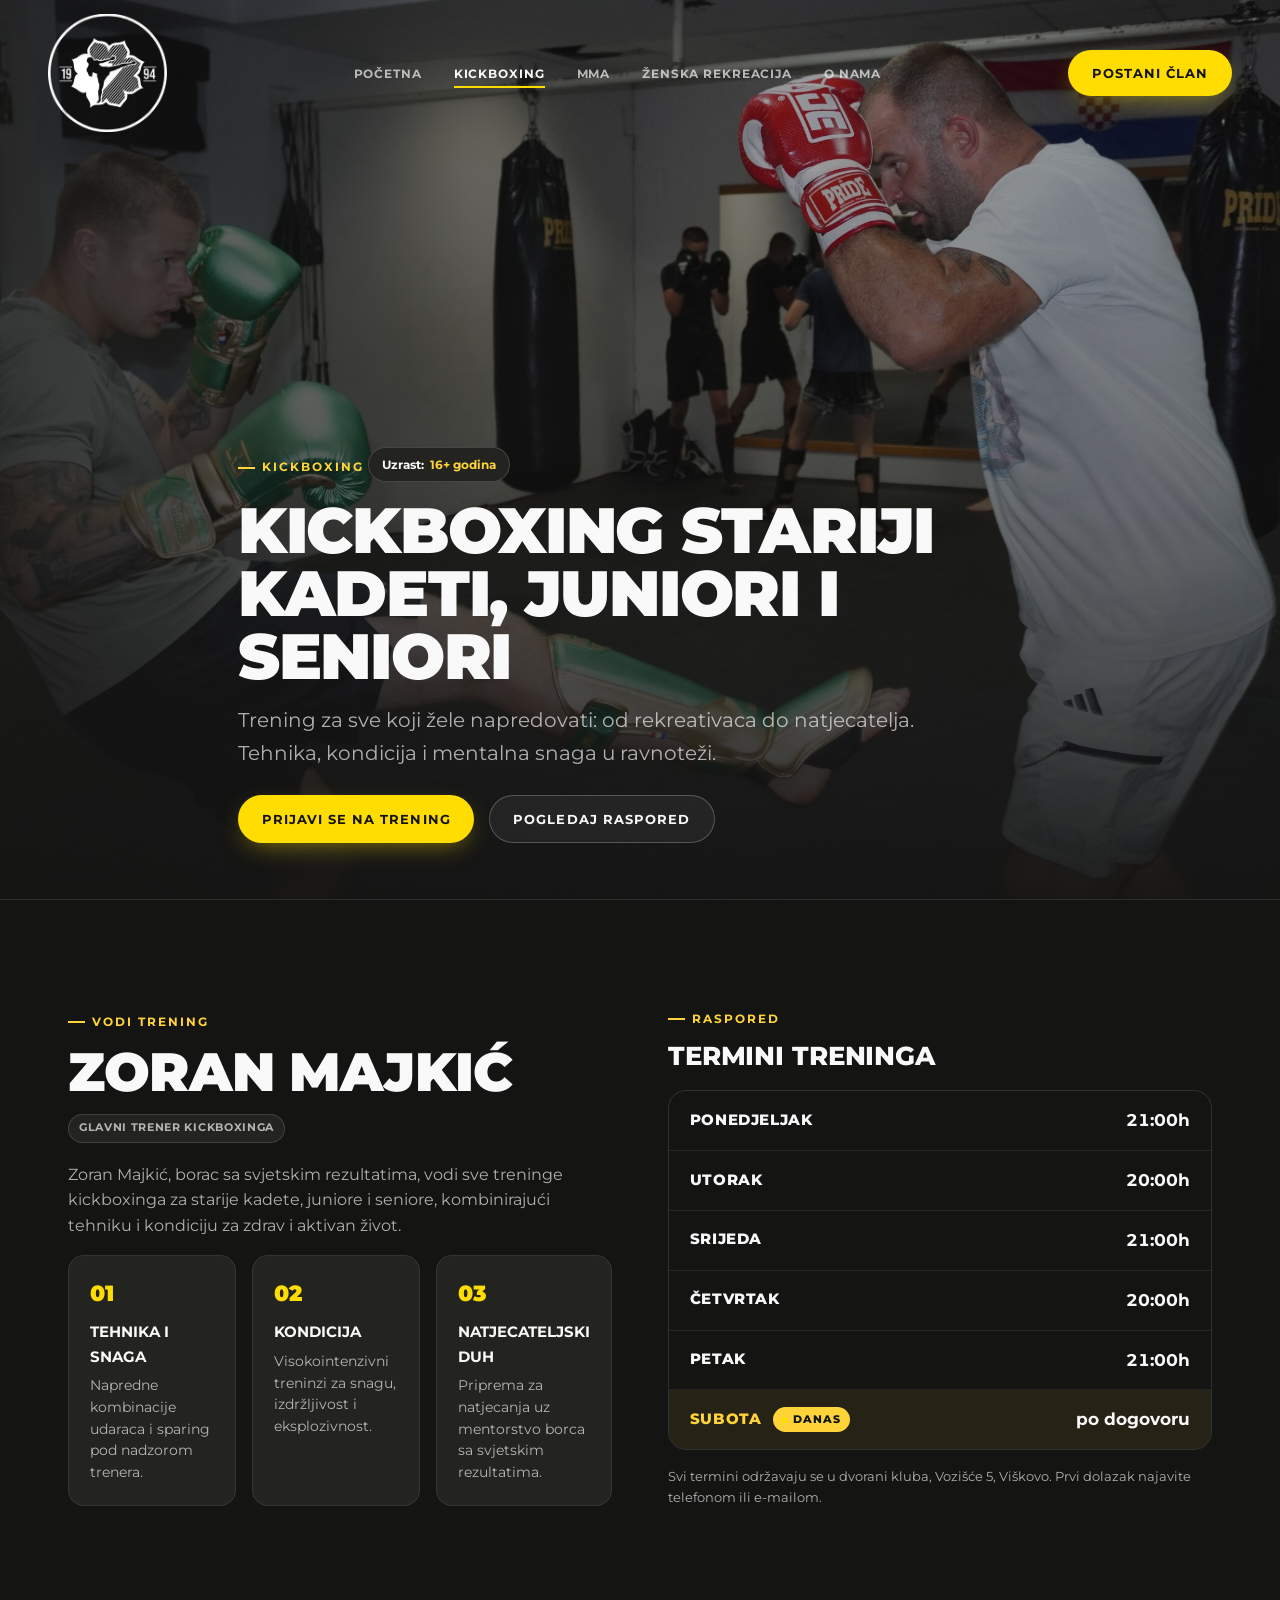
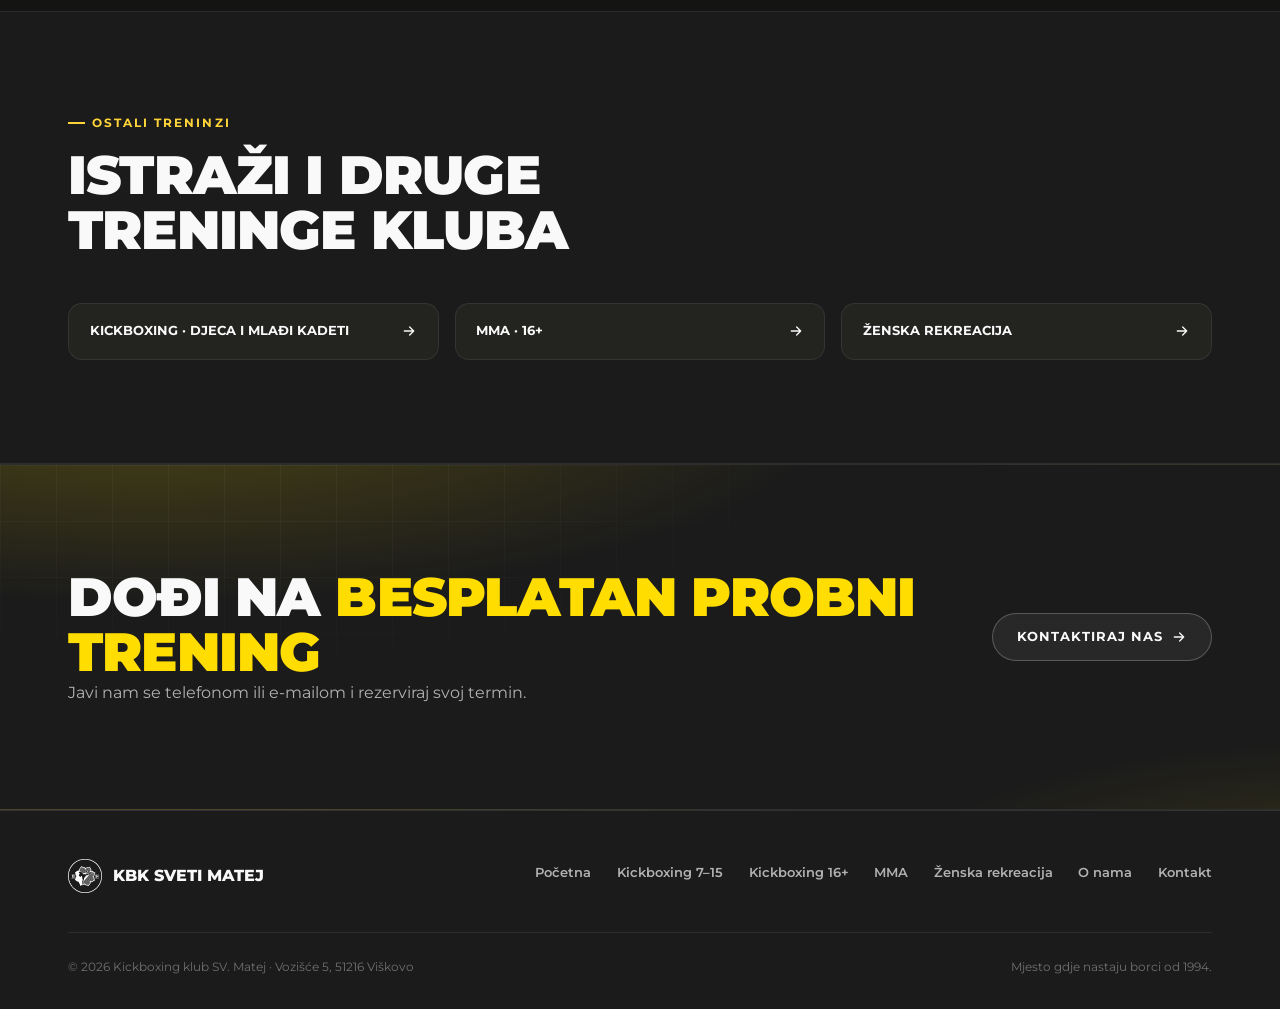
==== kickboxing-16/index.html @ 76698c61 "Add files via upload" ====
<!doctype html>
<html lang="hr">
<head>
<meta charset="UTF-8">
<meta name="viewport" content="width=device-width, initial-scale=1, viewport-fit=cover">
<title>Kickboxing stariji kadeti, juniori i seniori · KBK Sveti Matej</title>
<meta name="description" content="Kickboxing za starije kadete, juniore i seniore (16+) u Viškovu. Trening pod vodstvom Zorana Majkića.">
<link rel="canonical" href="https://kbksvmatej.com/kickboxing-16/">
<meta property="og:type" content="website">
<meta property="og:title" content="Kickboxing stariji kadeti, juniori i seniori · KBK Sveti Matej">
<meta property="og:description" content="Kickboxing za starije kadete, juniore i seniore (16+) u Viškovu. Trening pod vodstvom Zorana Majkića.">
<meta property="og:url" content="https://kbksvmatej.com/kickboxing-16/">
<meta property="og:image" content="https://kbksvmatej.com/assets/img/heavybag-action-lg.jpg">
<meta property="og:locale" content="hr_HR">
<meta name="theme-color" content="#141413">
<link rel="icon" type="image/png" href="/assets/img/logo-black.png">
<link rel="preconnect" href="https://fonts.googleapis.com">
<link rel="preconnect" href="https://fonts.gstatic.com" crossorigin>
<link href="https://fonts.googleapis.com/css2?family=Montserrat:wght@400;500;600;700;800;900&display=swap" rel="stylesheet">
<link rel="stylesheet" href="/css/style.css">

</head>
<body>
<nav class="site-nav">
  <a href="/" class="brand">
    <img src="/assets/img/logo-white.png" alt="KBK Sveti Matej logo">
  </a>
  <ul class="nav-links">
    <li><a href="/" class="">Početna</a></li>
<li class="has-dropdown">
              <a href="/kickboxing-16/" class="active">Kickboxing</a>
              <div class="dropdown"><ul>
                <li><a href="/kickboxing-djeca/">Djeca i mlađi kadeti <small style="display:block;color:var(--white-faint);font-weight:500;text-transform:none;">7–15 godina</small></a></li>
                <li><a href="/kickboxing-16/">Stariji kadeti, juniori, seniori <small style="display:block;color:var(--white-faint);font-weight:500;text-transform:none;">16+ godina</small></a></li>
              </ul></div>
            </li>
<li><a href="/mma/" class="">MMA</a></li>
<li><a href="/zenska-rekreacija/" class="">Ženska rekreacija</a></li>
<li><a href="/o-nama/" class="">O nama</a></li>
  </ul>
  <a href="/#kontakt" class="btn btn-primary nav-cta">Postani član</a>
  <button class="hamburger" aria-label="Izbornik" aria-expanded="false">
    <span></span><span></span><span></span>
  </button>
</nav>
<div class="mobile-menu">
  <a href="/">Početna</a>
  <a href="/kickboxing-djeca/">Kickboxing 7–15</a>
  <a href="/kickboxing-16/">Kickboxing 16+</a>
  <a href="/mma/">MMA</a>
  <a href="/zenska-rekreacija/">Ženska rekreacija</a>
  <a href="/o-nama/">O nama</a>
  <div class="mm-foot">
    <a href="/#kontakt" class="btn btn-primary">Postani član</a>
    <a href="tel:+385993130725" style="font-weight:700;">+385 99 3130 725</a>
  </div>
</div>

<section class="mini-hero">
  <div class="mini-hero-bg"><img src="/assets/img/hero-16-lg.jpg" alt="" style="object-position:50% 50%;"></div>
  <div class="mini-hero-inner container">
    <span class="eyebrow">Kickboxing</span>
    <div class="age-badge">Uzrast: <b>16+ godina</b></div>
    <h1 style="font-size:clamp(2.2rem,6.4vw,4rem);">Kickboxing stariji kadeti, juniori i seniori</h1>
    <p class="lede" style="margin-top:1rem;">Trening za sve koji žele napredovati: od rekreativaca do natjecatelja. Tehnika, kondicija i mentalna snaga u ravnoteži.</p>
    <div class="hero-actions" style="margin-top:1.6rem;">
      <a href="/#kontakt" class="btn btn-primary">Prijavi se na trening</a>
      <a href="#raspored" class="btn btn-ghost">Pogledaj raspored</a>
    </div>
  </div>
</section>

<section>
  <div class="container">
    <div class="split">
      <div class="reveal">
        <span class="eyebrow">Vodi trening</span>
        <h2 style="margin-top:.8rem;">Zoran Majkić</h2>
        <span class="pill" style="margin-top:.9rem;display:inline-flex;">Glavni trener kickboxinga</span>
        <p class="text-body" style="margin-top:1.2rem;">Zoran Majkić, borac sa svjetskim rezultatima, vodi sve treninge kickboxinga za starije kadete, juniore i seniore, kombinirajući tehniku i kondiciju za zdrav i aktivan život.</p>
        <div class="focus-grid stagger">
          <div class="focus-item reveal" style="--i:0">
          <span class="n">01</span><h4>Tehnika i snaga</h4><p>Napredne kombinacije udaraca i sparing pod nadzorom trenera.</p>
        </div>
<div class="focus-item reveal" style="--i:1">
          <span class="n">02</span><h4>Kondicija</h4><p>Visokointenzivni treninzi za snagu, izdržljivost i eksplozivnost.</p>
        </div>
<div class="focus-item reveal" style="--i:2">
          <span class="n">03</span><h4>Natjecateljski duh</h4><p>Priprema za natjecanja uz mentorstvo borca sa svjetskim rezultatima.</p>
        </div>

        </div>
      </div>
      <div class="reveal" id="raspored" style="transition-delay:120ms;">
        <span class="eyebrow">Raspored</span>
        <h3 style="margin:.8rem 0 1.2rem;">Termini treninga</h3>
        <div class="schedule">
          <div class="schedule-row" data-day="ponedjeljak">
          <div class="day">Ponedjeljak</div>
          <div class="time">21:00h</div>
        </div>
<div class="schedule-row" data-day="utorak">
          <div class="day">Utorak</div>
          <div class="time">20:00h</div>
        </div>
<div class="schedule-row" data-day="srijeda">
          <div class="day">Srijeda</div>
          <div class="time">21:00h</div>
        </div>
<div class="schedule-row" data-day="cetvrtak">
          <div class="day">Četvrtak</div>
          <div class="time">20:00h</div>
        </div>
<div class="schedule-row" data-day="petak">
          <div class="day">Petak</div>
          <div class="time">21:00h</div>
        </div>
<div class="schedule-row" data-day="subota">
          <div class="day">Subota</div>
          <div class="time">po dogovoru</div>
        </div>

        </div>
        <p class="text-body" style="margin-top:1rem;font-size:.82rem;">Svi termini održavaju se u dvorani kluba, Vozišće 5, Viškovo. Prvi dolazak najavite telefonom ili e-mailom.</p>
      </div>
    </div>
  </div>
</section>

<section style="background:var(--black-2);border-top:1px solid rgba(249,249,249,.08);border-bottom:1px solid rgba(249,249,249,.08);">
  <div class="container">
    <div class="section-head reveal">
      <span class="eyebrow">Ostali treninzi</span>
      <h2>Istraži i druge treninge kluba</h2>
    </div>
    <div class="crosslinks reveal">
      <a class="crosslink" href="/kickboxing-djeca/">Kickboxing · Djeca i mlađi kadeti <svg width="16" height="16" viewBox="0 0 24 24" fill="none"><path d="M5 12H19M19 12L13 6M19 12L13 18" stroke="currentColor" stroke-width="2" stroke-linecap="round" stroke-linejoin="round"/></svg></a>
<a class="crosslink" href="/mma/">MMA · 16+ <svg width="16" height="16" viewBox="0 0 24 24" fill="none"><path d="M5 12H19M19 12L13 6M19 12L13 18" stroke="currentColor" stroke-width="2" stroke-linecap="round" stroke-linejoin="round"/></svg></a>
<a class="crosslink" href="/zenska-rekreacija/">Ženska rekreacija <svg width="16" height="16" viewBox="0 0 24 24" fill="none"><path d="M5 12H19M19 12L13 6M19 12L13 18" stroke="currentColor" stroke-width="2" stroke-linecap="round" stroke-linejoin="round"/></svg></a>

    </div>
  </div>
</section>

<section class="cta-band">
  <div class="container">
    <div>
      <h2>Dođi na <span class="accent">besplatan probni trening</span></h2>
      <p>Javi nam se telefonom ili e-mailom i rezerviraj svoj termin.</p>
    </div>
    <a href="/#kontakt" class="btn btn-ghost">Kontaktiraj nas <svg width="16" height="16" viewBox="0 0 24 24" fill="none"><path d="M5 12H19M19 12L13 6M19 12L13 18" stroke="currentColor" stroke-width="2" stroke-linecap="round" stroke-linejoin="round"/></svg></a>
  </div>
</section>

<footer>
  <div class="container">
    <div class="foot-top">
      <a href="/" class="foot-brand"><img src="/assets/img/logo-white.png" alt="KBK Sveti Matej logo">KBK Sveti Matej</a>
      <ul class="foot-links">
        <li><a href="/">Početna</a></li>
        <li><a href="/kickboxing-djeca/">Kickboxing 7–15</a></li>
        <li><a href="/kickboxing-16/">Kickboxing 16+</a></li>
        <li><a href="/mma/">MMA</a></li>
        <li><a href="/zenska-rekreacija/">Ženska rekreacija</a></li>
        <li><a href="/o-nama/">O nama</a></li>
        <li><a href="/#kontakt">Kontakt</a></li>
      </ul>
    </div>
    <div class="foot-bottom">
      <span>&copy; <span id="year"></span> Kickboxing klub SV. Matej · Vozišće 5, 51216 Viškovo</span>
      <span>Mjesto gdje nastaju borci od 1994.</span>
    </div>
  </div>
</footer>
<button class="back-to-top" aria-label="Povratak na vrh">
  <svg width="18" height="18" viewBox="0 0 24 24" fill="none"><path d="M12 19V5M12 5L5 12M12 5L19 12" stroke="#141413" stroke-width="2.2" stroke-linecap="round" stroke-linejoin="round"/></svg>
</button>
<script>document.getElementById('year').textContent = new Date().getFullYear();</script>
<script src="/js/main.js"></script>
</body>
</html>
---- css/style.css ----
/* =========================================================
   KBK SVETI MATEJ — stylesheet
   Brand: black #1B1B1B, accent yellow #FFDD00, yellow #FFD438, white #F9F9F9
   Type: Montserrat (all weights) — bold uppercase display, clean body
   ========================================================= */

:root{
  --black:      #141413;
  --black-2:    #1b1b1b;
  --black-3:    #232320;
  --white:      #f9f9f9;
  --white-dim:  rgba(249,249,249,.68);
  --white-faint:rgba(249,249,249,.38);
  --red:        #ffdd00;
  --red-bright: #e6c700;
  --yellow:     #ffd438;

  --container: 1240px;
  --pad: clamp(1.25rem, 5vw, 3rem);

  --ease-out: cubic-bezier(.16,1,.3,1);
  --ease-in-out: cubic-bezier(.65,0,.35,1);
  --spring: cubic-bezier(.34,1.56,.64,1);

  --dur-fast: 150ms;
  --dur-med: 400ms;
  --dur-slow: 700ms;

  color-scheme: dark;
}

*,*::before,*::after{ box-sizing:border-box; }
html{
  scroll-behavior:smooth;
  -webkit-text-size-adjust:100%;
}
@media (prefers-reduced-motion: reduce){
  html{ scroll-behavior:auto; }
}

body{
  margin:0;
  background:var(--black);
  color:var(--white);
  font-family:"Montserrat",-apple-system,BlinkMacSystemFont,"Segoe UI",Arial,sans-serif;
  font-size:16px;
  line-height:1.6;
  -webkit-font-smoothing:antialiased;
  overflow-x:hidden;
}

img,video{ max-width:100%; display:block; }
a{ color:inherit; text-decoration:none; }
ul{ margin:0; padding:0; list-style:none; }
button{ font:inherit; color:inherit; background:none; border:0; cursor:pointer; }
h1,h2,h3,h4,p{ margin:0; }

.container{
  max-width:var(--container);
  margin-inline:auto;
  padding-inline:var(--pad);
}

/* ---------- typography ---------- */
.eyebrow{
  display:inline-flex; align-items:center; gap:.55em;
  font-size:.72rem; font-weight:700; letter-spacing:.18em;
  text-transform:uppercase; color:var(--yellow);
}
.eyebrow::before{
  content:""; width:1.5em; height:2px; background:var(--yellow);
}

h1,.h1{
  font-family:"Montserrat",sans-serif;
  font-weight:900; text-transform:uppercase;
  font-size:clamp(2.6rem, 9vw, 6rem);
  line-height:.98; letter-spacing:-.02em;
}
h2,.h2{
  font-weight:900; text-transform:uppercase;
  font-size:clamp(1.9rem, 5.4vw, 3.4rem);
  line-height:1.02; letter-spacing:-.015em;
}
h3,.h3{
  font-weight:800; text-transform:uppercase;
  font-size:clamp(1.2rem, 2.6vw, 1.6rem);
  line-height:1.15; letter-spacing:-.005em;
}
.lede{
  font-size:clamp(1.05rem,2vw,1.25rem);
  color:var(--white-dim); font-weight:400; line-height:1.65;
  max-width:54ch;
}
p{ color:var(--white-dim); }
.text-body{ font-size:1rem; color:var(--white-dim); max-width:62ch; }
.center{ text-align:center; margin-inline:auto; }

/* ---------- buttons ---------- */
.btn{
  display:inline-flex; align-items:center; justify-content:center; gap:.6em;
  padding:.95em 1.8em;
  font-weight:700; font-size:.82rem; letter-spacing:.08em; text-transform:uppercase;
  border-radius:999px;
  transition:transform var(--dur-fast) var(--ease-out), box-shadow var(--dur-fast) var(--ease-out), background var(--dur-fast);
  white-space:nowrap;
}
.btn:active{ transform:scale(.96); }
.btn-primary{ background:var(--red); color:var(--black); box-shadow:0 8px 24px -8px rgba(255,221,0,.5); }
.btn-primary:hover{ background:var(--red-bright); }
.btn-ghost{ background:rgba(249,249,249,.06); color:var(--white); border:1px solid rgba(249,249,249,.24); backdrop-filter:blur(8px); }
.btn-ghost:hover{ background:rgba(249,249,249,.14); border-color:rgba(249,249,249,.4); }
@media (hover:hover) and (pointer:fine){
  .btn:hover{ transform:translateY(-2px); }
}

/* ---------- nav ---------- */
.site-nav{
  position:fixed; inset:0 0 auto 0; z-index:100;
  padding:.9rem var(--pad);
  display:flex; align-items:center; justify-content:space-between;
  transition:background var(--dur-med) var(--ease-out), backdrop-filter var(--dur-med), padding var(--dur-med), border-color var(--dur-med);
  border-bottom:1px solid transparent;
}
.site-nav.is-scrolled{
  background:rgba(20,20,19,.72);
  backdrop-filter:blur(16px) saturate(160%);
  border-color:rgba(249,249,249,.08);
  padding-block:.6rem;
}
.brand{ display:flex; align-items:center; gap:.65rem; font-weight:800; letter-spacing:.02em; text-transform:uppercase; font-size:.95rem; z-index:120; }
.brand img{ height:44px; width:auto; transition:height var(--dur-med) var(--ease-out); }
.site-nav.is-scrolled .brand img{ height:38px; }
@media (min-width:960px){
  .brand img{ height:118px; }
  .site-nav.is-scrolled .brand img{ height:86px; }
}
.brand small{ display:block; font-weight:500; font-size:.6rem; letter-spacing:.14em; color:var(--white-dim); text-transform:uppercase; }

.nav-links{ display:none; }
.nav-cta{ display:none; }
@media (min-width:960px){
  .nav-links{
    display:flex; gap:2rem; align-items:center;
  }
  .nav-links > li{ position:relative; }
  .nav-links a{
    position:relative; font-size:.78rem; font-weight:700; letter-spacing:.07em; text-transform:uppercase;
    color:var(--white-dim); padding-block:.4rem;
    transition:color var(--dur-fast);
  }
  .nav-links > li > a::after{
    content:""; position:absolute; left:0; right:0; bottom:0; height:2px;
    background:var(--red); transform:scaleX(0); transform-origin:left;
    transition:transform var(--dur-med) var(--spring);
  }
  .nav-links a:hover, .nav-links a.active{ color:var(--white); }
  .nav-links > li > a:hover::after, .nav-links > li > a.active::after{ transform:scaleX(1); }
  .nav-cta{ display:inline-flex; }

  .has-dropdown .dropdown{
    position:absolute; top:100%; left:50%; translate:-50% 0; padding-top:.9rem;
    opacity:0; pointer-events:none; transform:translateY(-6px);
    transition:opacity var(--dur-fast) var(--ease-out), transform var(--dur-fast) var(--ease-out);
  }
  .has-dropdown:hover .dropdown{ opacity:1; pointer-events:auto; transform:none; }
  .dropdown ul{
    background:var(--black-3); border:1px solid rgba(249,249,249,.1); border-radius:14px;
    padding:.5rem; display:flex; flex-direction:column; gap:.15rem; min-width:240px;
    box-shadow:0 20px 40px -12px rgba(0,0,0,.6);
  }
  .dropdown a{ padding:.7rem .9rem; border-radius:9px; font-size:.72rem; }
  .dropdown a::after{ display:none; }
  .dropdown a:hover{ background:rgba(249,249,249,.06); }
}

.hamburger{
  display:flex; flex-direction:column; gap:5px; width:26px; z-index:120;
  background:none; border:0; padding:.4rem;
}
.hamburger span{ display:block; height:2px; background:var(--white); border-radius:2px; transition:transform var(--dur-med) var(--ease-in-out), opacity var(--dur-fast); }
.hamburger.is-open span:nth-child(1){ transform:translateY(7px) rotate(45deg); }
.hamburger.is-open span:nth-child(2){ opacity:0; }
.hamburger.is-open span:nth-child(3){ transform:translateY(-7px) rotate(-45deg); }
@media (min-width:960px){ .hamburger{ display:none; } }

.mobile-menu{
  position:fixed; inset:0; z-index:110;
  background:var(--black-2);
  display:flex; flex-direction:column; justify-content:center; gap:0;
  padding:6rem var(--pad) 3rem;
  transform:translateY(-100%);
  transition:transform var(--dur-slow) var(--ease-in-out);
}
.mobile-menu.is-open{ transform:translateY(0); }
.mobile-menu a{
  display:block; padding:.7rem 0; font-size:1.7rem; font-weight:800; text-transform:uppercase;
  border-bottom:1px solid rgba(249,249,249,.1);
  opacity:0; transform:translateY(16px);
  transition:opacity var(--dur-med) var(--ease-out), transform var(--dur-med) var(--ease-out);
}
.mobile-menu.is-open a{ opacity:1; transform:none; }
.mobile-menu .mm-foot{ margin-top:2rem; display:flex; flex-direction:column; gap:1rem; opacity:0; transform:translateY(16px); transition:opacity var(--dur-med) var(--ease-out) , transform var(--dur-med) var(--ease-out); }
.mobile-menu.is-open .mm-foot{ opacity:1; transform:none; transition-delay:.35s; }

/* ---------- hero ---------- */
.hero{
  position:relative; min-height:100svh; display:flex; align-items:flex-end;
  overflow:hidden; background:var(--black);
}
.hero-media{ position:absolute; inset:0; z-index:0; }
.hero-media video, .hero-media img{ width:100%; height:100%; object-fit:cover; }
.hero-media::after{
  content:""; position:absolute; inset:0;
  background:
    linear-gradient(0deg, rgba(20,20,19,.95) 0%, rgba(20,20,19,.55) 45%, rgba(20,20,19,.35) 100%),
    linear-gradient(90deg, rgba(20,20,19,.6), transparent 60%);
}
.hero-inner{ position:relative; z-index:2; padding:8rem var(--pad) 3.5rem; width:100%; }
.hero .eyebrow{ margin-bottom:1rem; }
.hero h1{ margin-bottom:1.1rem; }
.hero .lede{ margin-bottom:2rem; }
.hero-actions{ display:flex; flex-wrap:wrap; gap:.9rem; }
.hero-word{ display:inline-block; overflow:hidden; vertical-align:top; }
.hero-word span{ display:inline-block; transform:translateY(105%); animation:word-up var(--dur-slow) var(--ease-out) forwards; }
@keyframes word-up{ to{ transform:translateY(0); } }

.scroll-cue{
  position:absolute; bottom:1.4rem; left:50%; translate:-50% 0; z-index:2;
  display:flex; flex-direction:column; align-items:center; gap:.4rem;
  color:var(--white-faint); font-size:.62rem; letter-spacing:.16em; text-transform:uppercase;
}
.scroll-cue i{ width:1px; height:26px; background:currentColor; position:relative; overflow:hidden; }
.scroll-cue i::after{ content:""; position:absolute; top:-100%; left:0; right:0; height:100%; background:var(--yellow); animation:cue 1.8s var(--ease-in-out) infinite; }
@keyframes cue{ 0%{ top:-100%; } 60%,100%{ top:100%; } }

.mini-hero{
  position:relative; min-height:100svh; display:flex; align-items:flex-end;
  padding:8rem var(--pad) 3.5rem; overflow:hidden;
  background:var(--black-2);
  border-bottom:1px solid rgba(249,249,249,.08);
}
.mini-hero-inner.container{ width:100%; }
.mini-hero-bg{ position:absolute; inset:0; z-index:0; opacity:1; }
.mini-hero-bg img{ width:100%; height:100%; object-fit:cover; }
.mini-hero-bg::after{
  content:""; position:absolute; inset:0;
  background:
    linear-gradient(0deg, rgba(20,20,19,.95) 0%, rgba(20,20,19,.55) 45%, rgba(20,20,19,.35) 100%),
    linear-gradient(90deg, rgba(20,20,19,.6), transparent 60%);
}
.mini-hero-inner{ position:relative; z-index:1; max-width:900px; }

/* ---------- marquee ---------- */
.marquee{
  overflow:hidden; border-top:1px solid rgba(249,249,249,.1); border-bottom:1px solid rgba(249,249,249,.1);
  background:var(--black-2); padding:1rem 0;
}
.marquee-track{ display:flex; width:max-content; gap:2.5rem; animation:scroll 26s linear infinite; }
.marquee:hover .marquee-track{ animation-play-state:paused; }
.marquee span{ font-weight:800; text-transform:uppercase; letter-spacing:.08em; font-size:.95rem; color:var(--white-faint); display:flex; align-items:center; gap:2.5rem; white-space:nowrap; }
.marquee span b{ color:var(--yellow); font-weight:800; }
@keyframes scroll{ to{ transform:translateX(-50%); } }
@media (prefers-reduced-motion: reduce){ .marquee-track{ animation:none; } }

/* ---------- sections / reveal ---------- */
section{ padding:clamp(3.5rem,8vw,6.5rem) 0; }
.reveal{ opacity:0; transform:translateY(28px); transition:opacity var(--dur-slow) var(--ease-out), transform var(--dur-slow) var(--ease-out); }
.reveal.is-visible{ opacity:1; transform:none; }
@media (prefers-reduced-motion: reduce){
  .reveal{ opacity:1; transform:none; transition:none; }
}
.stagger > *{ transition-delay:calc(var(--i,0) * 90ms); }

.section-head{ display:flex; flex-direction:column; gap:.9rem; margin-bottom:2.8rem; max-width:760px; }

/* ---------- stats ---------- */
.stats{ display:grid; grid-template-columns:repeat(2,auto); gap:1.5rem 3rem; margin-top:2.8rem; justify-content:center; text-align:center; }
@media (min-width:700px){ .stats{ gap:2rem 5.5rem; } }
.stat b{ display:block; font-size:clamp(2.1rem,5vw,3.2rem); font-weight:900; color:var(--white); font-variant-numeric:tabular-nums; }
.stat span{ font-size:.72rem; letter-spacing:.08em; text-transform:uppercase; color:var(--white-faint); font-weight:700; }

/* ---------- program cards ---------- */
.prog-grid{ display:grid; gap:1.4rem; grid-template-columns:1fr; }
@media (min-width:700px){ .prog-grid{ grid-template-columns:repeat(2,1fr); } }
.prog-card{
  position:relative; border-radius:20px; overflow:hidden; aspect-ratio:4/5;
  isolation:isolate; display:flex; align-items:flex-end;
  box-shadow:0 20px 40px -20px rgba(0,0,0,.6);
}
.prog-card img{ position:absolute; inset:0; width:100%; height:100%; object-fit:cover; z-index:-2; transition:transform .8s var(--ease-out); }
.prog-card::before{ content:""; position:absolute; inset:0; z-index:-1; background:linear-gradient(180deg, rgba(20,20,19,0) 30%, rgba(20,20,19,.94) 92%); }
.prog-card .tag{ position:absolute; top:1.1rem; left:1.1rem; background:var(--red); color:var(--black); font-size:.65rem; font-weight:800; letter-spacing:.08em; text-transform:uppercase; padding:.4em .8em; border-radius:999px; }
.prog-card .body{ position:relative; padding:1.5rem; width:100%; }
.prog-card .body span{ display:block; font-size:.72rem; font-weight:700; letter-spacing:.08em; text-transform:uppercase; color:var(--yellow); margin-bottom:.4rem; }
.prog-card .body h3{ margin-bottom:.6rem; }
.prog-card .arrow{ display:inline-flex; align-items:center; gap:.5rem; font-size:.75rem; font-weight:700; letter-spacing:.06em; text-transform:uppercase; color:var(--white); }
.prog-card .arrow svg{ transition:transform var(--dur-med) var(--spring); }
@media (hover:hover) and (pointer:fine){
  .prog-card:hover img{ transform:scale(1.08); }
  .prog-card:hover .arrow svg{ transform:translateX(6px); }
}
.prog-card:active img{ transform:scale(1.03); }

/* ---------- gallery ---------- */
.gallery{ display:grid; grid-auto-flow:column; grid-auto-columns:78%; gap:1rem; overflow-x:auto; scroll-snap-type:x mandatory; padding-bottom:.5rem; margin:0 calc(var(--pad) * -1); padding-inline:var(--pad); scrollbar-width:none; }
.gallery::-webkit-scrollbar{ display:none; }
.gallery img, .gallery video{ scroll-snap-align:start; border-radius:16px; aspect-ratio:4/5; object-fit:cover; height:100%; width:100%; }
@media (min-width:860px){
  .gallery{ grid-auto-flow:row; grid-template-columns:repeat(4,1fr); overflow:visible; margin:0; padding:0; }
  .gallery img, .gallery video{ aspect-ratio:3/4; }
}

/* ---------- schedule ---------- */
.schedule{ border:1px solid rgba(249,249,249,.12); border-radius:18px; overflow:hidden; }
.schedule-row{
  display:grid; grid-template-columns:1fr auto; gap:.5rem 1rem; align-items:center;
  padding:1rem 1.3rem; border-bottom:1px solid rgba(249,249,249,.08);
  transition:background var(--dur-fast);
}
.schedule-row:last-child{ border-bottom:0; }
.schedule-row.is-today{ background:rgba(255,212,56,.08); }
.schedule-row .day{ display:flex; flex-wrap:wrap; align-items:center; gap:.15rem .7rem; font-weight:800; text-transform:uppercase; letter-spacing:.04em; font-size:.92rem; }
.schedule-row.is-today .day{ color:var(--yellow); }
.schedule-row .day small{ flex-basis:100%; display:block; font-weight:500; text-transform:none; letter-spacing:0; color:var(--white-faint); font-size:.72rem; margin-top:.15rem;}
.schedule-row .time{ font-weight:700; font-variant-numeric:tabular-nums; font-size:1.05rem; text-align:right; }
.schedule-row .time small{ display:block; font-weight:500; font-size:.65rem; color:var(--white-faint); text-transform:uppercase; letter-spacing:.06em; }
.today-pill{ display:inline-flex; align-items:center; gap:.5em; font-size:.68rem; font-weight:800; letter-spacing:.1em; text-transform:uppercase; color:var(--black); background:var(--yellow); padding:.35em .8em; border-radius:999px; }
.today-pill::before{ content:""; width:6px; height:6px; border-radius:50%; background:var(--red); animation:pulse 1.6s ease-in-out infinite; }
@keyframes pulse{ 0%,100%{ opacity:1; } 50%{ opacity:.3; } }

.week-grid{ display:grid; gap:1rem; grid-template-columns:1fr; }
@media (min-width:760px){ .week-grid{ grid-template-columns:repeat(2,1fr); } }
@media (min-width:1100px){ .week-grid{ grid-template-columns:repeat(4,1fr); } }
.week-card{ background:var(--black-3); border-radius:16px; padding:1.4rem; border:1px solid rgba(249,249,249,.08); }
.week-card .wc-head{ display:flex; align-items:center; justify-content:space-between; margin-bottom:1rem; gap:.5rem;}
.week-card h4{ font-weight:800; text-transform:uppercase; font-size:.85rem; letter-spacing:.03em; }
.week-card ul{ display:flex; flex-direction:column; gap:.55rem; }
.week-card li{ display:flex; justify-content:space-between; font-size:.86rem; color:var(--white-dim); border-bottom:1px dashed rgba(249,249,249,.1); padding-bottom:.5rem; }
.week-card li:last-child{ border-bottom:0; padding-bottom:0; }
.week-card li b{ color:var(--white); font-variant-numeric:tabular-nums; }
.week-card a.btn{ margin-top:1.2rem; width:100%; padding:.75em 1em; font-size:.72rem; }

/* ---------- coach / values ---------- */
.coach-grid{ display:grid; gap:1.2rem; grid-template-columns:1fr; }
@media (min-width:700px){ .coach-grid{ grid-template-columns:repeat(2,1fr); } }
.coach-card{ background:var(--black-3); border:1px solid rgba(249,249,249,.08); border-radius:18px; padding:1.6rem; display:flex; gap:1.1rem; align-items:flex-start; }
.coach-avatar{ flex:none; width:56px; height:56px; border-radius:50%; background:linear-gradient(135deg,var(--red),#b39400); color:var(--black); display:flex; align-items:center; justify-content:center; font-weight:900; font-size:1.1rem; }
.coach-card h4{ font-size:1.02rem; margin-bottom:.15rem; text-transform:none; letter-spacing:0; font-weight:800;}
.coach-card .role{ display:block; font-size:.7rem; font-weight:700; letter-spacing:.08em; text-transform:uppercase; color:var(--yellow); margin-bottom:.6rem; }

.value-list{ display:grid; grid-template-columns:repeat(2,1fr); gap:1rem 2rem; }
@media (min-width:700px){ .value-list{ grid-template-columns:repeat(5,1fr); } }
.value-list li{ display:flex; flex-direction:column; gap:.4rem; }
.value-list .num{ font-weight:900; color:var(--red); font-size:.85rem; }
.value-list b{ text-transform:uppercase; font-size:.85rem; letter-spacing:.03em; }

/* ---------- quote / cta band ---------- */
.cta-band{
  position:relative; overflow:hidden;
  background:
    radial-gradient(ellipse 90% 100% at 12% -20%, rgba(255,221,0,.22), transparent 60%),
    radial-gradient(ellipse 70% 90% at 105% 130%, rgba(255,221,0,.14), transparent 55%),
    var(--black-2);
  color:var(--white);
  border-top:1px solid rgba(249,249,249,.08);
  border-bottom:1px solid rgba(249,249,249,.08);
  padding-block:clamp(3.8rem, 9vw, 6.5rem);
}
.cta-band::before{
  content:""; position:absolute; inset:0; pointer-events:none; z-index:0;
  background-image:
    linear-gradient(rgba(249,249,249,.05) 1px, transparent 1px),
    linear-gradient(90deg, rgba(249,249,249,.05) 1px, transparent 1px);
  background-size:56px 56px;
  -webkit-mask-image:radial-gradient(ellipse 70% 100% at 20% 0%, #000 0%, transparent 70%);
          mask-image:radial-gradient(ellipse 70% 100% at 20% 0%, #000 0%, transparent 70%);
}
.cta-band .container{ position:relative; z-index:1; display:flex; flex-direction:column; gap:1.8rem; align-items:flex-start; }
.cta-band h2{ color:var(--white); }
.cta-band h2 .accent{ color:var(--red); }
.cta-band p{ color:var(--white-dim); max-width:46ch; }
.cta-band .btn-primary{ background:var(--red); color:var(--black); box-shadow:0 10px 28px -10px rgba(255,221,0,.55); }
.cta-band .btn-primary:hover{ background:var(--red-bright); }
.cta-band .btn-ghost{ background:rgba(249,249,249,.06); color:var(--white); border:1px solid rgba(249,249,249,.24); backdrop-filter:blur(8px); }
.cta-band .btn-ghost:hover{ background:rgba(249,249,249,.14); border-color:rgba(249,249,249,.4); }
@media (min-width:760px){ .cta-band .container{ flex-direction:row; align-items:center; justify-content:space-between; gap:2.4rem; } }

/* ---------- contact / footer ---------- */
.contact-grid{ display:grid; gap:2.4rem; grid-template-columns:1fr; }
@media (min-width:860px){ .contact-grid{ grid-template-columns:1fr 1fr; } }
.contact-list{ display:flex; flex-direction:column; gap:1.2rem; margin-top:1.6rem; }
.contact-item{ display:flex; gap:1rem; align-items:flex-start; }
.contact-item .ic{ flex:none; width:40px; height:40px; border-radius:50%; background:var(--black-3); border:1px solid rgba(249,249,249,.12); display:flex; align-items:center; justify-content:center; }
.contact-item a, .contact-item span{ font-weight:600; color:var(--white); }
.contact-item small{ display:block; color:var(--white-faint); font-size:.72rem; text-transform:uppercase; letter-spacing:.06em; margin-bottom:.2rem; }
.map-frame{ border-radius:18px; overflow:hidden; border:1px solid rgba(249,249,249,.12); aspect-ratio:4/3; }
.map-frame iframe{ width:100%; height:100%; border:0; filter:grayscale(.4) invert(.92) contrast(.9); }

footer{ border-top:1px solid rgba(249,249,249,.1); padding:3rem 0 2rem; background:var(--black-2); }
.foot-top{ display:flex; flex-wrap:wrap; gap:2.5rem; justify-content:space-between; margin-bottom:2.4rem; }
.foot-brand{ display:flex; align-items:center; gap:.7rem; font-weight:800; text-transform:uppercase; }
.foot-brand img{ height:34px; }
.foot-links{ display:flex; flex-wrap:wrap; gap:.6rem 1.6rem; }
.foot-links a{ font-size:.8rem; font-weight:600; color:var(--white-dim); }
.foot-links a:hover{ color:var(--white); }
.foot-bottom{ display:flex; flex-wrap:wrap; justify-content:space-between; gap:1rem; font-size:.72rem; color:var(--white-faint); border-top:1px solid rgba(249,249,249,.08); padding-top:1.6rem; }

.back-to-top{
  position:fixed; right:1.1rem; bottom:1.1rem; z-index:90;
  width:46px; height:46px; border-radius:50%;
  background:var(--red); color:var(--black); display:flex; align-items:center; justify-content:center;
  box-shadow:0 10px 24px -8px rgba(255,221,0,.5);
  opacity:0; pointer-events:none; transform:translateY(12px) scale(.9);
  transition:opacity var(--dur-med) var(--ease-out), transform var(--dur-med) var(--spring);
}
.back-to-top.is-visible{ opacity:1; pointer-events:auto; transform:none; }
.back-to-top:active{ transform:scale(.9); }

/* ---------- misc ---------- */
.pill{ display:inline-flex; align-items:center; gap:.5em; background:var(--black-3); border:1px solid rgba(249,249,249,.14); padding:.4em .9em; border-radius:999px; font-size:.7rem; font-weight:700; letter-spacing:.06em; text-transform:uppercase; color:var(--white-dim); white-space:nowrap; flex:none; }
.split{ display:grid; gap:2.4rem; grid-template-columns:1fr; align-items:center; }
@media (min-width:900px){ .split{ grid-template-columns:1fr 1fr; gap:3.5rem; } .split.rev{ direction:rtl; } .split.rev > *{ direction:ltr; } }
.split img{ border-radius:20px; aspect-ratio:4/3; object-fit:cover; }
.figure-frame{ position:relative; }
.figure-frame::after{ content:""; position:absolute; inset:-10px; border:1px solid rgba(255,212,56,.5); border-radius:24px; z-index:-1; }
@media (min-width:900px){ .figure-bleed{ width:114%; margin:-2rem -8% 0 auto; } }

.age-badge{ display:inline-flex; align-items:center; gap:.5em; background:var(--black-3); border:1px solid rgba(249,249,249,.16); padding:.5em 1em; border-radius:999px; font-weight:700; font-size:.78rem; margin-bottom:1.1rem; }
.age-badge b{ color:var(--yellow); }

.focus-grid{ display:grid; gap:1rem; grid-template-columns:1fr; margin-top:1rem;}
@media (min-width:700px){ .focus-grid{ grid-template-columns:repeat(3,1fr); } }
.focus-item{ background:var(--black-3); border:1px solid rgba(249,249,249,.08); border-radius:16px; padding:1.3rem; }
.focus-item .n{ color:var(--red); font-weight:900; font-size:1.4rem; display:block; margin-bottom:.5rem; }
.focus-item h4{ font-size:.95rem; text-transform:uppercase; margin-bottom:.4rem; }
.focus-item p{ font-size:.85rem; margin:0; }

.crosslinks{ display:grid; gap:1rem; grid-template-columns:1fr; }
@media (min-width:700px){ .crosslinks{ grid-template-columns:repeat(3,1fr); } }
.crosslink{ display:flex; align-items:center; justify-content:space-between; padding:1.1rem 1.3rem; background:var(--black-3); border:1px solid rgba(249,249,249,.08); border-radius:14px; font-weight:700; text-transform:uppercase; font-size:.8rem; transition:border-color var(--dur-fast), background var(--dur-fast); }
.crosslink:hover{ border-color:var(--red); background:rgba(255,221,0,.12); }

.video-toggle{
  position:absolute; z-index:2; right:var(--pad); bottom:1.5rem;
  width:38px; height:38px; border-radius:50%; background:rgba(20,20,19,.55); border:1px solid rgba(249,249,249,.3);
  display:flex; align-items:center; justify-content:center; backdrop-filter:blur(6px);
}
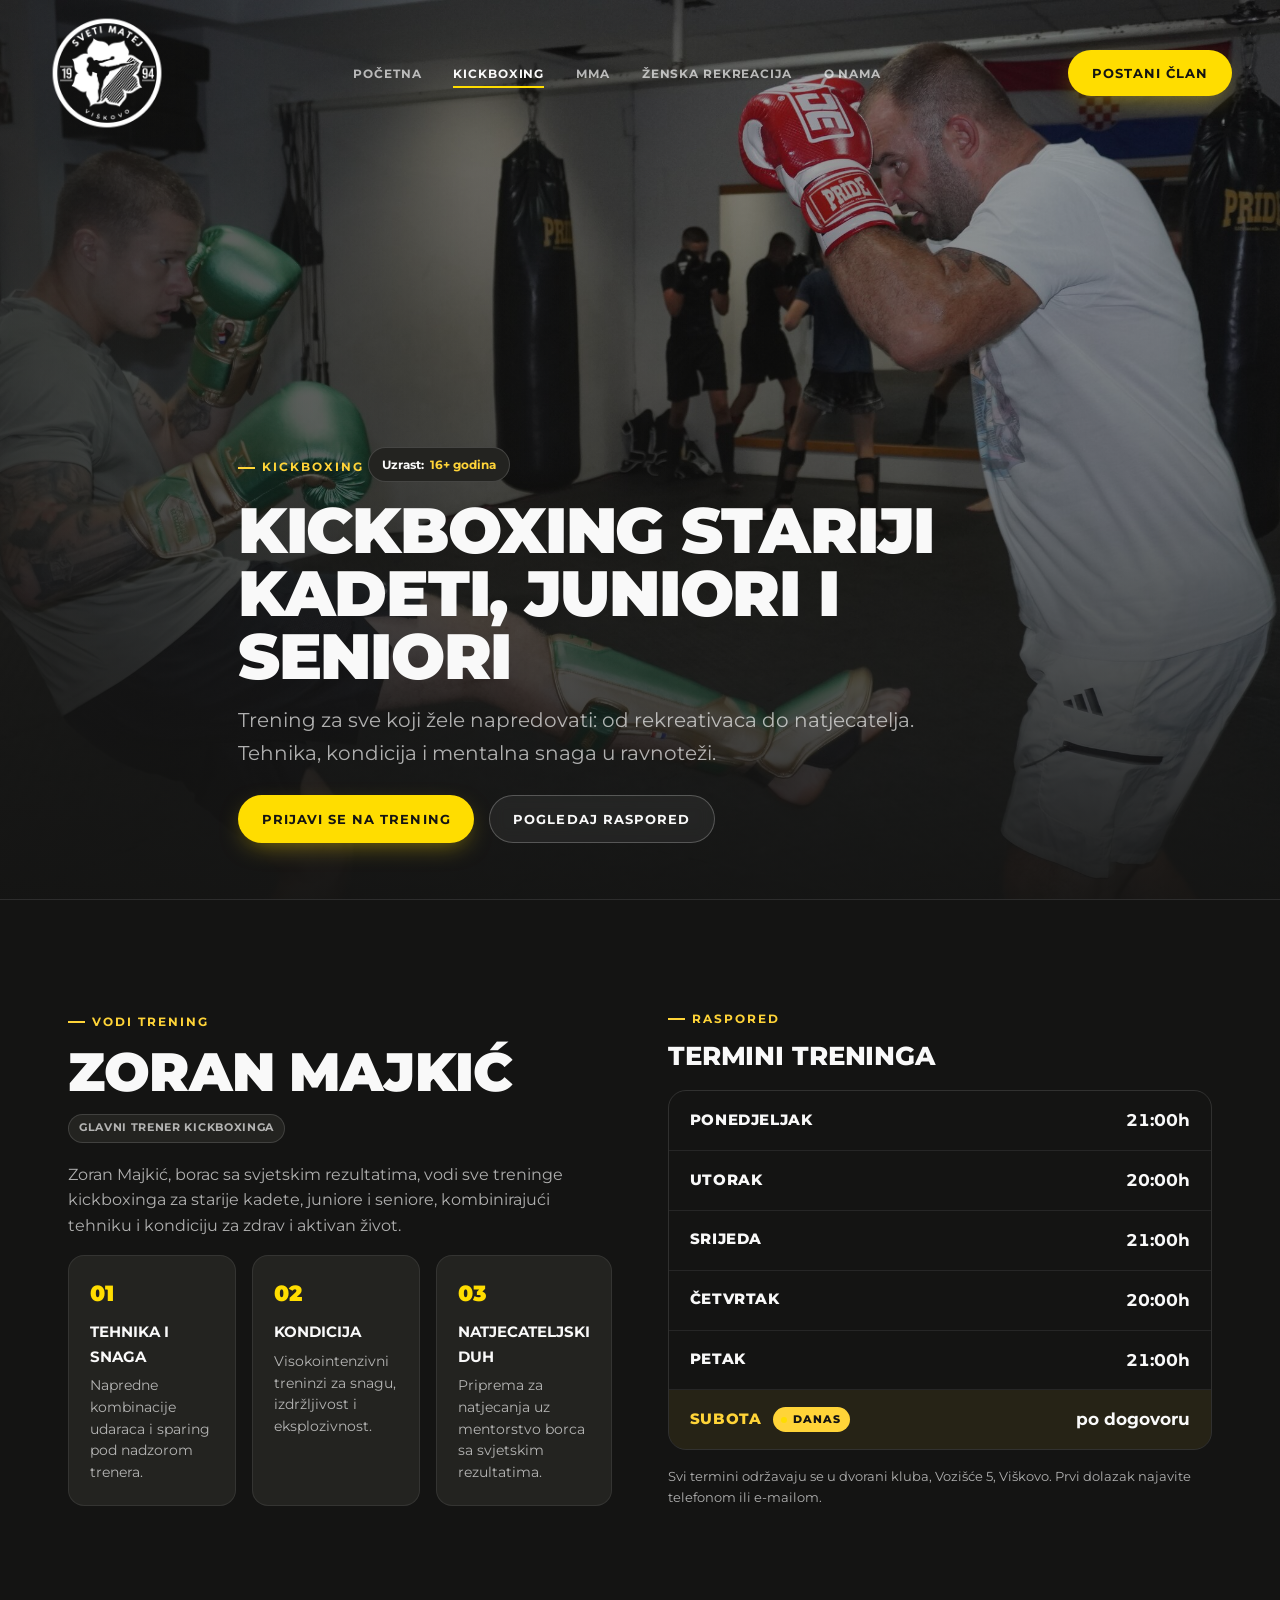
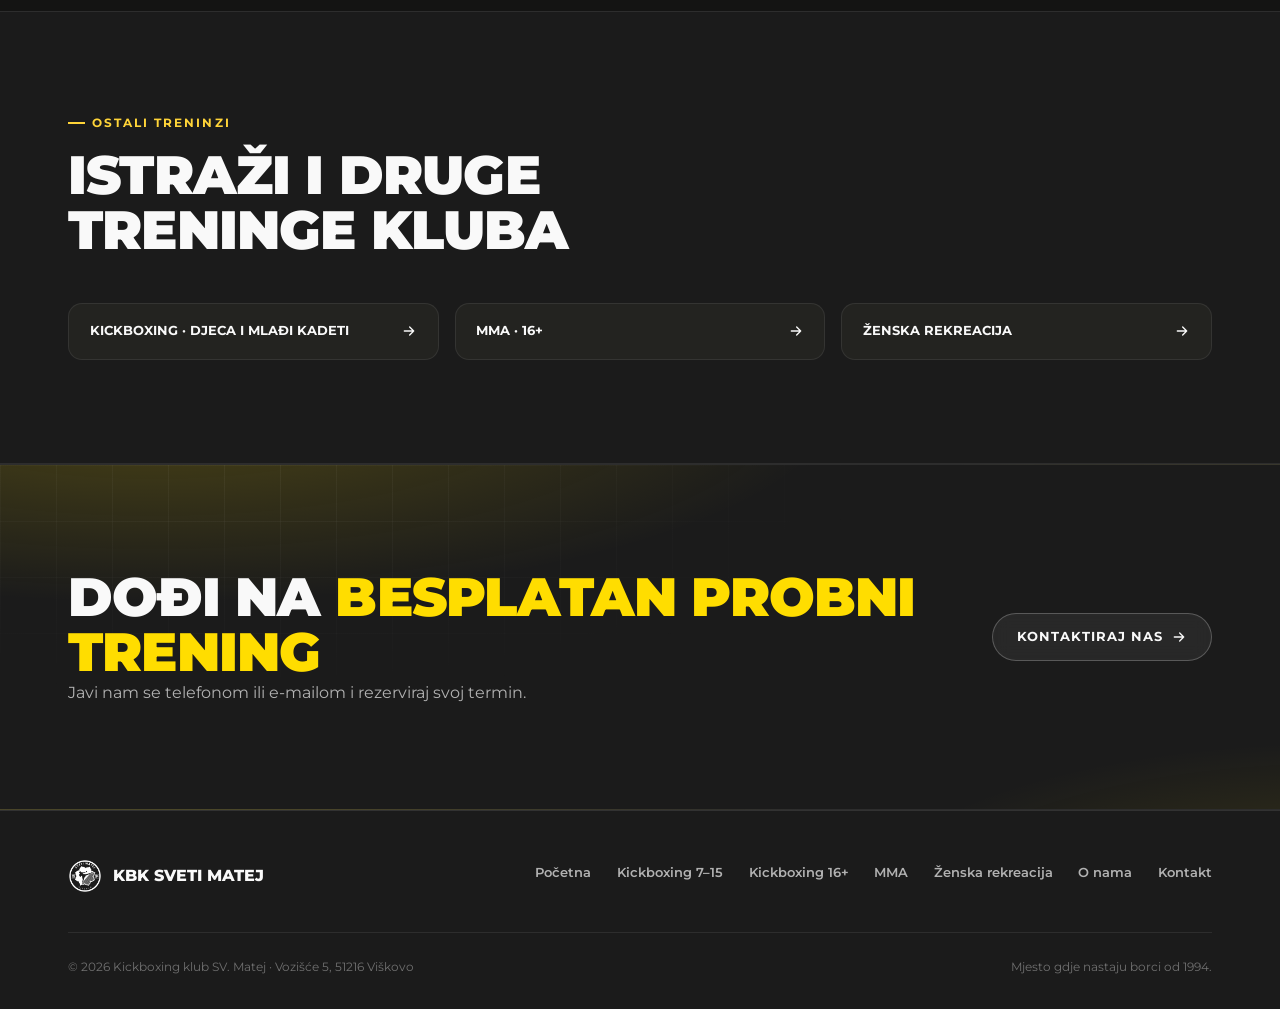
==== commit 592865d6: "Add files via upload" ====
--- a/kickboxing-16/index.html
+++ b/kickboxing-16/index.html
@@ -13,7 +13,10 @@
 <meta property="og:image" content="https://kbksvmatej.com/assets/img/heavybag-action-lg.jpg">
 <meta property="og:locale" content="hr_HR">
 <meta name="theme-color" content="#141413">
-<link rel="icon" type="image/png" href="/assets/img/logo-black.png">
+<link rel="icon" href="/favicon.ico" sizes="any">
+<link rel="icon" type="image/png" sizes="512x512" href="/assets/img/favicon-512.png">
+<link rel="icon" type="image/png" sizes="192x192" href="/assets/img/favicon-192.png">
+<link rel="apple-touch-icon" sizes="180x180" href="/assets/img/apple-touch-icon.png">
 <link rel="preconnect" href="https://fonts.googleapis.com">
 <link rel="preconnect" href="https://fonts.gstatic.com" crossorigin>
 <link href="https://fonts.googleapis.com/css2?family=Montserrat:wght@400;500;600;700;800;900&display=swap" rel="stylesheet">
